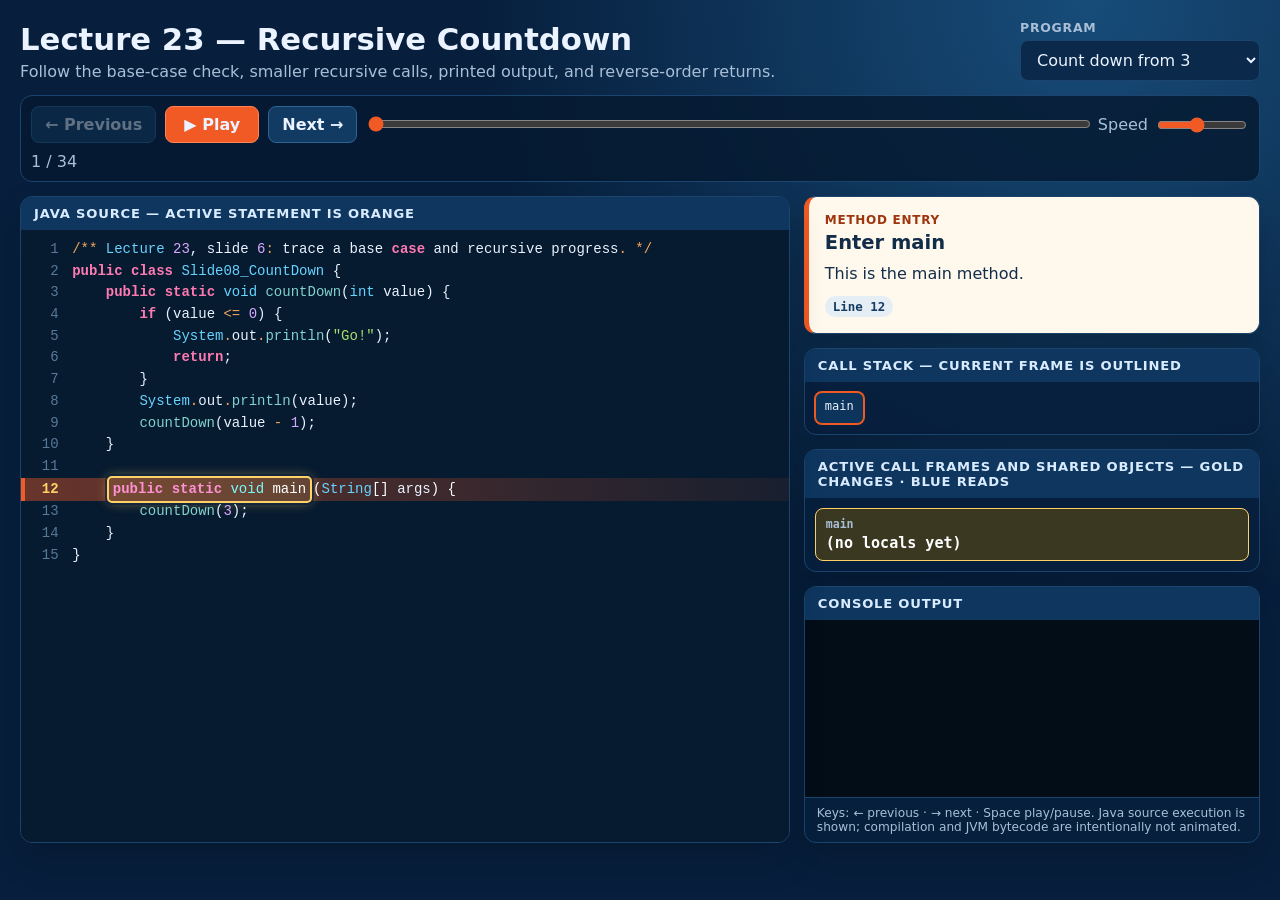
==== lecture-23-countdown/index.html @ a4e1aaa0 "Add Lecture 23 recursive countdown animation" ====
<!doctype html>
<html lang="en">
<head>
  <meta charset="utf-8">
  <meta name="viewport" content="width=device-width, initial-scale=1">
  <title>Java Trace Visualizer</title>
  <link rel="stylesheet" href="styles.css">
</head>
<body>
  <main class="app">
    <header>
      <div><h1 id="page-title">Java Trace Visualizer</h1><p class="subtitle" id="subtitle"></p></div>
      <div class="problem-picker"><label for="problem">Program</label><select id="problem"></select></div>
    </header>
    <section class="toolbar" aria-label="Playback controls">
      <button id="previous">← Previous</button><button id="play">▶ Play</button><button id="next">Next →</button>
      <div class="progress-wrap"><input id="progress" type="range" min="0" value="0" aria-label="Execution step"></div>
      <div class="speed"><span>Speed</span><input id="speed" type="range" min="500" max="4000" step="250" value="2000" aria-label="Playback delay"></div>
      <span class="counter" id="counter"></span>
    </section>
    <section class="workspace">
      <section class="panel code-panel">
        <div class="panel-title">Java source — active statement is orange</div>
        <pre id="code" aria-label="Java source code"></pre>
        <svg id="flow-arrow" aria-hidden="true"><defs><marker id="arrowhead" markerWidth="8" markerHeight="6" refX="7" refY="3" orient="auto"><polygon points="0 0, 8 3, 0 6" fill="#ffd166"/></marker></defs><path id="flow-path" marker-end="url(#arrowhead)"/></svg>
      </section>
      <aside class="right-column">
        <section class="panel explanation"><div class="phase" id="phase"></div><h2 id="step-title"></h2><p id="reason"></p><span class="line-badge" id="line-badge"></span></section>
        <section class="panel"><div class="panel-title">Call stack — current frame is outlined</div><div class="stack" id="stack"></div></section>
        <section class="panel"><div class="panel-title">Active call frames and shared objects — gold changes · blue reads</div><div class="state-grid" id="state"></div></section>
        <section class="panel console"><div class="panel-title">Console output</div><pre id="console-output"></pre><div class="hint">Keys: ← previous · → next · Space play/pause. Java source execution is shown; compilation and JVM bytecode are intentionally not animated.</div></section>
      </aside>
    </section>
  </main>
  <script src="trace-data.js"></script>
  <script src="app.js"></script>
</body>
</html>
---- lecture-23-countdown/styles.css ----
:root {
  color-scheme: dark;
  --navy: #071f3d;
  --navy-2: #0d315b;
  --blue: #1787d4;
  --orange: #f15a24;
  --cream: #fff9ed;
  --ink: #eaf3ff;
  --muted: #a9bfd7;
  --panel: #0b294b;
  --line: #1b456e;
  --green: #43d38a;
  --yellow: #ffd166;
  --red: #ff6b6b;
}

* { box-sizing: border-box; }

body {
  margin: 0;
  min-height: 100vh;
  background: radial-gradient(circle at 85% 0%, #174c79 0, var(--navy) 38rem);
  color: var(--ink);
  font-family: Inter, ui-sans-serif, system-ui, -apple-system, BlinkMacSystemFont, "Segoe UI", sans-serif;
}

button, select, input { font: inherit; }

.app { max-width: 1600px; margin: 0 auto; padding: 20px; }

header {
  display: flex;
  gap: 18px;
  align-items: end;
  justify-content: space-between;
  margin-bottom: 14px;
}

h1 { margin: 0; font-size: clamp(1.35rem, 2.4vw, 2.2rem); }
.subtitle { color: var(--muted); margin: 5px 0 0; }

.problem-picker { min-width: 240px; }
label { display: block; color: var(--muted); font-size: .78rem; font-weight: 700; letter-spacing: .06em; text-transform: uppercase; margin-bottom: 5px; }
select {
  width: 100%; border: 1px solid var(--line); border-radius: 8px; padding: 9px 12px;
  background: var(--panel); color: var(--ink);
}

.toolbar {
  display: grid;
  grid-template-columns: auto auto auto 1fr auto;
  align-items: center;
  gap: 9px;
  padding: 10px;
  border: 1px solid var(--line);
  border-radius: 12px;
  background: rgba(6, 25, 48, .82);
  margin-bottom: 14px;
}

button {
  border: 1px solid #2d6494; border-radius: 8px; color: var(--ink); background: #123b63;
  padding: 8px 13px; cursor: pointer; font-weight: 700;
}
button:hover:not(:disabled) { background: #185183; }
button:disabled { opacity: .4; cursor: default; }
#play { background: var(--orange); border-color: #ff8456; min-width: 94px; }

.progress-wrap { min-width: 140px; }
#progress { width: 100%; accent-color: var(--orange); }
.counter { font-variant-numeric: tabular-nums; color: var(--muted); white-space: nowrap; }
.speed { display: flex; align-items: center; gap: 7px; color: var(--muted); }
.speed input { width: 90px; accent-color: var(--orange); }

.workspace { display: grid; grid-template-columns: minmax(540px, 1.35fr) minmax(360px, .8fr); gap: 14px; }
.panel { background: rgba(7, 31, 61, .94); border: 1px solid var(--line); border-radius: 12px; overflow: hidden; box-shadow: 0 16px 35px rgba(0,0,0,.2); }
.panel-title { padding: 9px 13px; background: #0e365f; color: #d9ebff; font-size: .82rem; font-weight: 800; letter-spacing: .06em; text-transform: uppercase; }

.code-panel { position: relative; }
#code { margin: 0; padding: 9px 0 16px; overflow: auto; height: min(68vh, 760px); background: #061a30; font: 14px/1.55 "SFMono-Regular", Consolas, "Liberation Mono", monospace; tab-size: 2; }
.code-line { display: block; min-width: max-content; padding-right: 18px; white-space: pre; position: relative; transition: background .22s, color .22s; }
.line-no { display: inline-block; width: 3.2rem; padding-right: .85rem; text-align: right; color: #597998; user-select: none; }
.code-line.active { background: linear-gradient(90deg, rgba(241,90,36,.42), rgba(241,90,36,.08)); color: #fff; box-shadow: inset 4px 0 var(--orange); }
.code-line.previous { background: rgba(23,135,212,.13); }
.code-line.active .line-no { color: var(--yellow); font-weight: 800; }
.tok-keyword { color: #ff7ab2; font-weight: 700; }
.tok-type { color: #67d4ff; }
.tok-string { color: #a8e06c; }
.tok-number { color: #d7a8ff; }
.tok-literal { color: #ff9f66; font-weight: 700; }
.tok-annotation { color: #ffd166; }
.tok-method { color: #82d2ce; }
.tok-operator { color: #f2a65a; }
.tok-comment { color: #728ca6; font-style: italic; }
.tok-identifier { color: #eaf3ff; }
.focus-box {
  display: inline-block;
  margin: -2px 1px;
  padding: 1px 4px;
  border: 2px solid var(--yellow);
  border-radius: 5px;
  background: rgba(255, 209, 102, .14);
  color: #fff8cf;
  box-shadow: 0 0 0 2px rgba(7, 31, 61, .7), 0 0 12px rgba(255, 209, 102, .42);
  animation: focus-in .28s ease-out;
}
.focus-box .tok-keyword,
.focus-box .tok-type,
.focus-box .tok-string,
.focus-box .tok-number,
.focus-box .tok-literal,
.focus-box .tok-annotation,
.focus-box .tok-method,
.focus-box .tok-operator,
.focus-box .tok-identifier { filter: brightness(1.18); }
@keyframes focus-in { from { transform: scale(.96); opacity: .35; } to { transform: none; opacity: 1; } }

#flow-arrow { position: absolute; inset: 38px 0 0 0; width: 100%; height: calc(100% - 38px); pointer-events: none; overflow: hidden; }
#flow-path { stroke: var(--yellow); stroke-width: 2.5; fill: none; stroke-dasharray: 8 6; filter: drop-shadow(0 0 3px #000); animation: dash .7s linear infinite; }
@keyframes dash { to { stroke-dashoffset: -14; } }

.right-column { display: grid; grid-template-rows: auto auto auto 1fr; gap: 14px; min-width: 0; }
.explanation { padding: 16px; border-left: 5px solid var(--orange); background: var(--cream); color: #132d49; min-height: 128px; }
.phase { color: #9f350e; font-weight: 900; text-transform: uppercase; letter-spacing: .06em; font-size: .75rem; }
.explanation h2 { margin: 4px 0 8px; font-size: 1.22rem; }
.explanation p { margin: 0; line-height: 1.48; }
.line-badge { display: inline-block; margin-top: 10px; padding: 3px 8px; border-radius: 999px; background: #e5edf5; color: #173c61; font: 700 .78rem "SFMono-Regular", monospace; }

.stack { padding: 10px; display: flex; gap: 8px; flex-wrap: wrap; min-height: 52px; }
.frame { border: 1px solid #39729f; background: #0d345b; border-radius: 7px; padding: 6px 9px; font: 12px "SFMono-Regular", monospace; }
.frame:last-child { border-color: var(--orange); box-shadow: 0 0 0 1px var(--orange); }
.stack-arrow { color: var(--orange); align-self: center; font-weight: 900; }

.state-grid { padding: 10px; display: grid; grid-template-columns: repeat(auto-fit, minmax(145px, 1fr)); gap: 8px; max-height: 260px; overflow: auto; }
.state-card { border: 1px solid var(--line); border-radius: 8px; background: #082440; padding: 8px 10px; min-width: 0; transition: .25s; }
.state-card.changed { border-color: var(--yellow); background: #3a3820; animation: pulse .55s ease-out; }
.state-card.read { border-color: #67d4ff; background: #0c3b5c; animation: read-pulse .55s ease-out; }
.state-card.changed.read { border-color: var(--yellow); background: #3a3820; }
@keyframes pulse { 0% { transform: scale(1.05); box-shadow: 0 0 18px rgba(255,209,102,.6); } 100% { transform: none; } }
@keyframes read-pulse { 0% { transform: scale(1.05); box-shadow: 0 0 20px rgba(103,212,255,.72); } 100% { transform: none; } }
.state-name { color: var(--muted); font: 700 .72rem "SFMono-Regular", monospace; overflow-wrap: anywhere; }
.state-value { color: white; font: 800 .94rem "SFMono-Regular", monospace; margin-top: 3px; overflow-wrap: anywhere; }
.change-note { color: var(--yellow); font-size: .72rem; margin-top: 4px; }
.read-note { color: #91e3ff; font-size: .72rem; margin-top: 4px; }

.console { min-height: 118px; display: flex; flex-direction: column; }
#console-output { flex: 1; margin: 0; padding: 11px 13px; background: #020d18; overflow: auto; white-space: pre-wrap; color: #c9f7dc; font: 13px/1.5 "SFMono-Regular", monospace; }
.console-new { color: var(--yellow); }
.hint { padding: 8px 12px; color: var(--muted); font-size: .76rem; border-top: 1px solid var(--line); }

@media (max-width: 940px) {
  header { align-items: stretch; flex-direction: column; }
  .workspace { grid-template-columns: 1fr; }
  #code { height: 52vh; }
  .toolbar { grid-template-columns: repeat(3, auto); }
  .progress-wrap { grid-column: 1 / -1; grid-row: 2; }
}

@media (prefers-reduced-motion: reduce) {
  *, *::before, *::after { animation: none !important; scroll-behavior: auto !important; transition: none !important; }
}
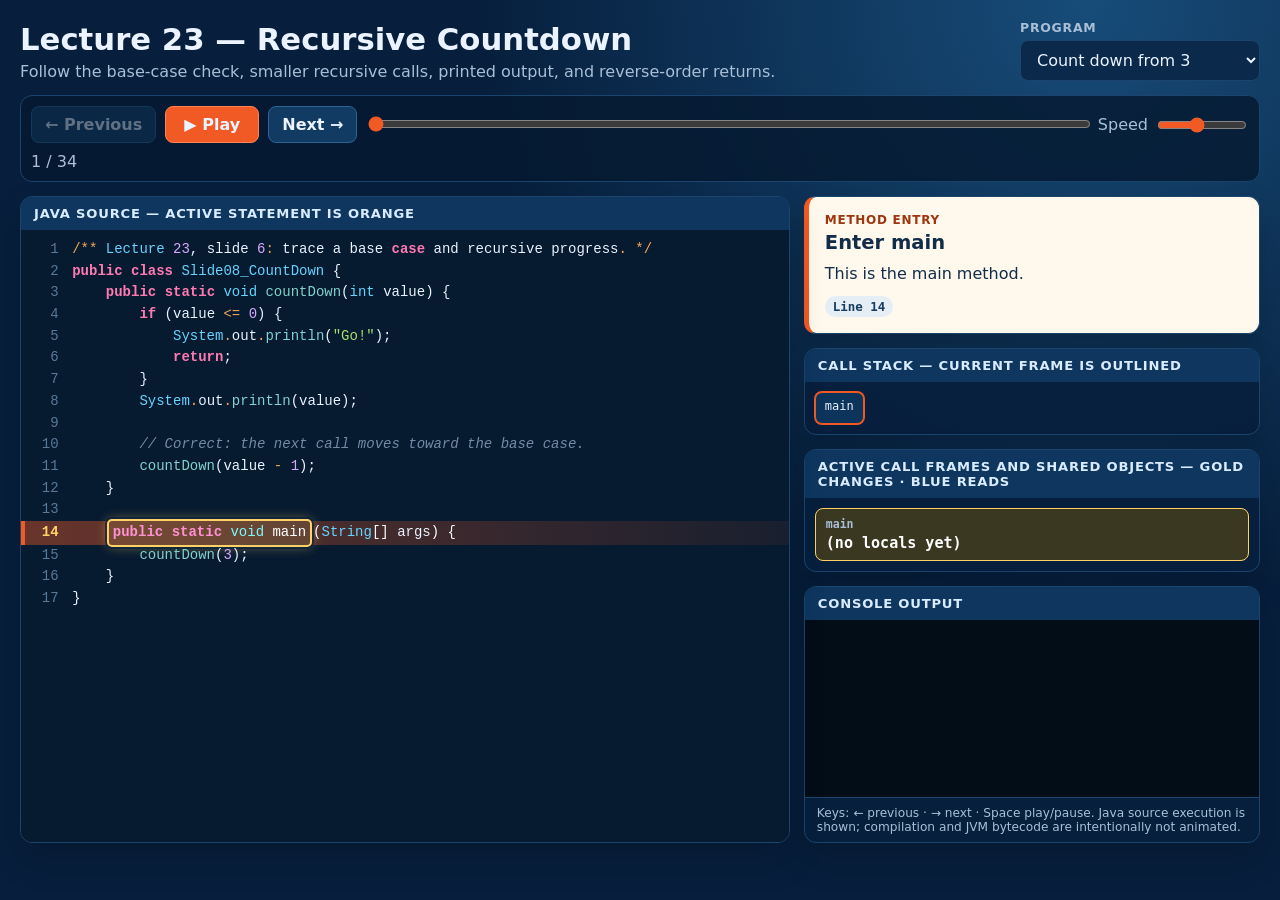
==== commit 5b974c46: "Bust countdown trace cache" ====
--- a/lecture-23-countdown/index.html
+++ b/lecture-23-countdown/index.html
@@ -32,7 +32,7 @@
       </aside>
     </section>
   </main>
-  <script src="trace-data.js"></script>
+  <script src="trace-data.js?v=20261026-2"></script>
   <script src="app.js"></script>
 </body>
 </html>
